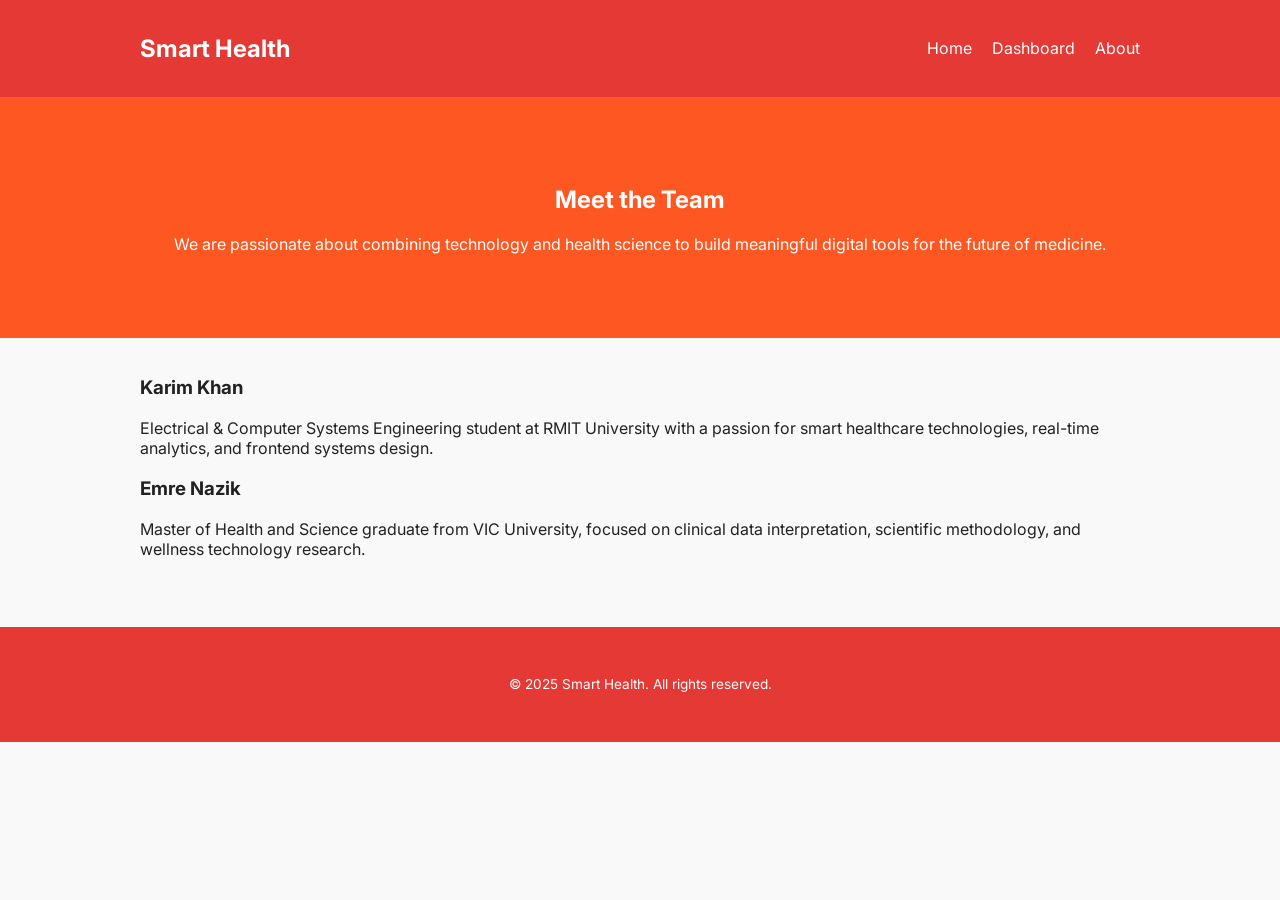
==== about.html @ 750ff026 "Created about section" ====
<!DOCTYPE html>
<html lang="en">
<head>
  <meta charset="UTF-8" />
  <meta name="viewport" content="width=device-width, initial-scale=1.0" />
  <title>About Us | Smart Health</title>
  <link href="https://fonts.googleapis.com/css2?family=Inter:wght@400;600&display=swap" rel="stylesheet">
  <link rel="stylesheet" href="css/style.css" />
</head>
<body>
  <nav>
    <div class="container">
      <h1>Smart Health</h1>
      <ul>
        <li><a href="index.html">Home</a></li>
        <li><a href="index.html#dashboard">Dashboard</a></li>
        <li><a href="about.html" class="active">About</a></li>
      </ul>
    </div>
  </nav>

  <section class="hero alt">
    <div class="container">
      <h2>Meet the Team</h2>
      <p>We are passionate about combining technology and health science to build meaningful digital tools for the future of medicine.</p>
    </div>
  </section>

  <section class="container team-section">
    <div class="team-grid">
      <div class="team-card">
        <h3>Karim Khan</h3>
        <p>Electrical & Computer Systems Engineering student at RMIT University with a passion for smart healthcare technologies, real-time analytics, and frontend systems design.</p>
      </div>
      <div class="team-card">
        <h3>Emre Nazik</h3>
        <p>Master of Health and Science graduate from VIC University, focused on clinical data interpretation, scientific methodology, and wellness technology research.</p>
      </div>
    </div>
  </section>

  <footer>
    <div class="container">
      <p>© 2025 Smart Health. All rights reserved.</p>
    </div>
  </footer>
</body>
</html>
---- css/style.css ----
:root {
  --primary-color: #ff5722;
  --accent-color: #e53935;
  --bg-color: #f9f9f9;
  --text-color: #222;
  --card-bg: #fff;
  --card-shadow: rgba(0, 0, 0, 0.1);
}

body.dark {
  --bg-color: #1a1a1a;
  --text-color: #f1f1f1;
  --card-bg: #2a2a2a;
  --card-shadow: rgba(255, 255, 255, 0.05);
}

body {
  font-family: 'Inter', -apple-system, BlinkMacSystemFont, 'Segoe UI', Roboto, sans-serif;
  background-color: var(--bg-color);
  color: var(--text-color);
  margin: 0;
  padding: 0;
  transition: background-color 0.3s ease, color 0.3s ease;
}

nav {
  background: var(--accent-color);
  color: white;
  padding: 14px 0;
  position: relative;
  z-index: 10;
  transition: background 0.3s ease;
}

nav .container {
  display: flex;
  justify-content: space-between;
  align-items: center;
  padding: 0 20px;
}

nav h1 {
  font-size: 1.5rem;
  color: white;
  transition: color 0.3s ease;
}

nav ul {
  list-style: none;
  display: flex;
  gap: 20px;
  margin: 0;
  padding: 0;
}

nav ul li {
  display: inline;
}

nav ul li a,
nav ul li button {
  color: white !important;
  background: none;
  border: none;
  font-size: 1rem;
  cursor: pointer;
  text-decoration: none;
  transition: color 0.3s ease;
}

nav ul li a:hover,
nav ul li button:hover {
  color: #ffe0b2 !important;
}

.hero {
  background-color: var(--primary-color);
  color: white;
  text-align: center;
  padding: 3rem 1rem;
  margin-top: 0;
  transition: background 0.3s ease;
}

body.dark .hero {
  background-color: #d84315;
  color: #fff3e0;
}

.container {
  max-width: 1000px;
  margin: auto;
  padding: 20px;
}

.chart-grid {
  display: flex;
  gap: 1.5rem;
  flex-wrap: wrap;
  justify-content: center;
}

.chart-card {
  background: var(--card-bg);
  border-radius: 12px;
  box-shadow: 0 2px 6px var(--card-shadow);
  padding: 1rem;
  width: 300px;
  transition: background 0.3s ease, color 0.3s ease;
}

.chart-card h3 {
  margin-top: 0;
}

canvas {
  width: 100%;
  max-width: 100%;
  height: 240px;
  display: block;
  margin: auto;
}

button {
  background-color: var(--primary-color);
  border: none;
  color: white;
  padding: 6px 12px;
  margin-top: 10px;
  font-weight: bold;
  cursor: pointer;
  border-radius: 6px;
  transition: background 0.3s ease;
}

button:hover {
  background-color: var(--accent-color);
}

.alert {
  margin-top: 10px;
  font-weight: bold;
}

footer {
  text-align: center;
  font-size: 0.85rem;
  margin-top: 2rem;
  padding: 1rem;
  background: var(--accent-color);
  color: white;
  transition: background 0.3s ease;
}
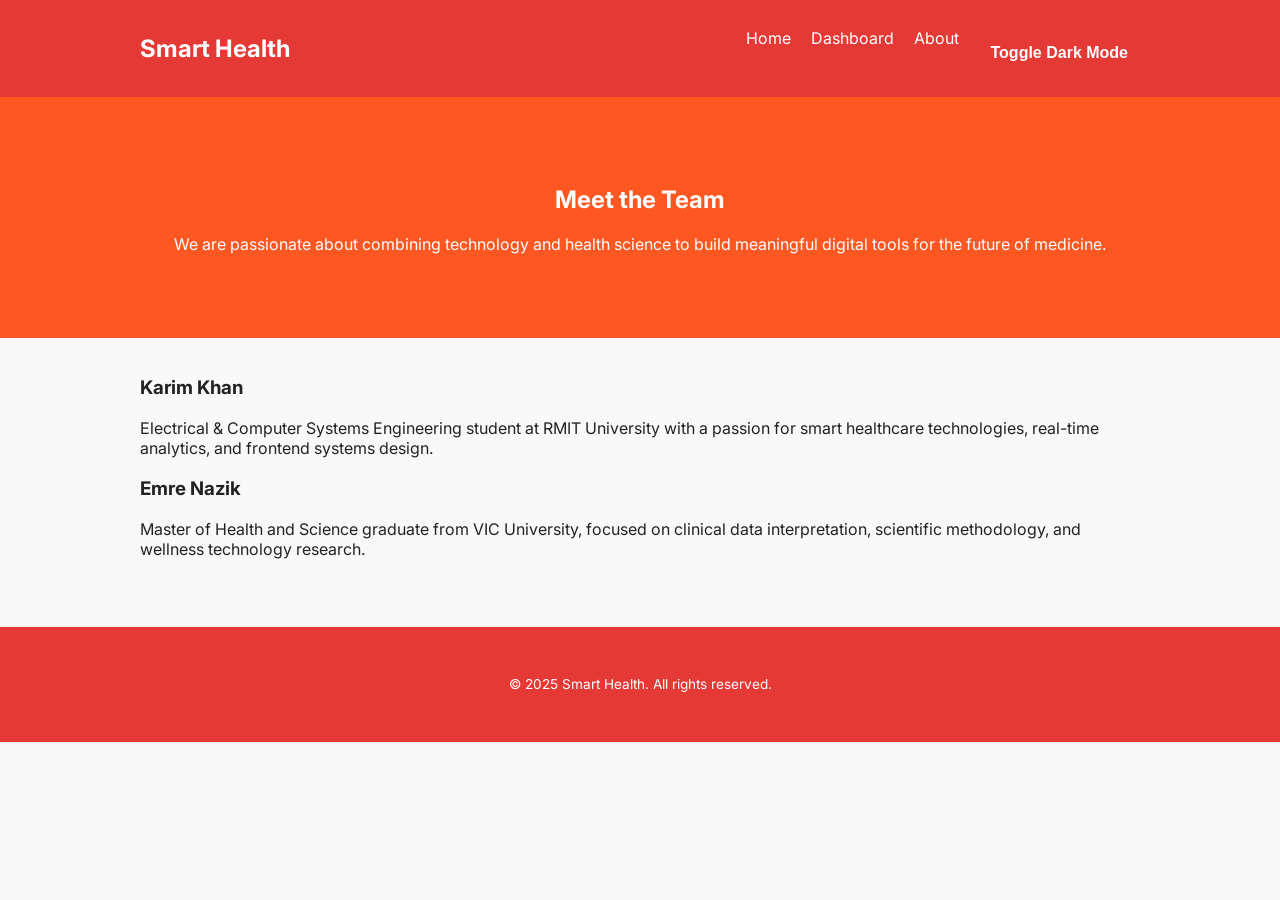
==== commit 71ad1a46: "added dark mode to about section" ====
--- a/about.html
+++ b/about.html
@@ -1,3 +1,4 @@
+
 <!DOCTYPE html>
 <html lang="en">
 <head>
@@ -5,16 +6,17 @@
   <meta name="viewport" content="width=device-width, initial-scale=1.0" />
   <title>About Us | Smart Health</title>
   <link href="https://fonts.googleapis.com/css2?family=Inter:wght@400;600&display=swap" rel="stylesheet">
-  <link rel="stylesheet" href="css/style.css" />
+  <link rel="stylesheet" href="./css/style.css" />
 </head>
 <body>
   <nav>
     <div class="container">
       <h1>Smart Health</h1>
       <ul>
-        <li><a href="index.html">Home</a></li>
-        <li><a href="index.html#dashboard">Dashboard</a></li>
-        <li><a href="about.html" class="active">About</a></li>
+        <li><a href="./index.html">Home</a></li>
+        <li><a href="./index.html#dashboard">Dashboard</a></li>
+        <li><a href="./about.html" class="active">About</a></li>
+        <li><button id="toggleTheme">Toggle Dark Mode</button></li>
       </ul>
     </div>
   </nav>
@@ -44,5 +46,11 @@
       <p>© 2025 Smart Health. All rights reserved.</p>
     </div>
   </footer>
+
+  <script>
+    document.getElementById('toggleTheme').addEventListener('click', () => {
+      document.body.classList.toggle('dark');
+    });
+  </script>
 </body>
 </html>
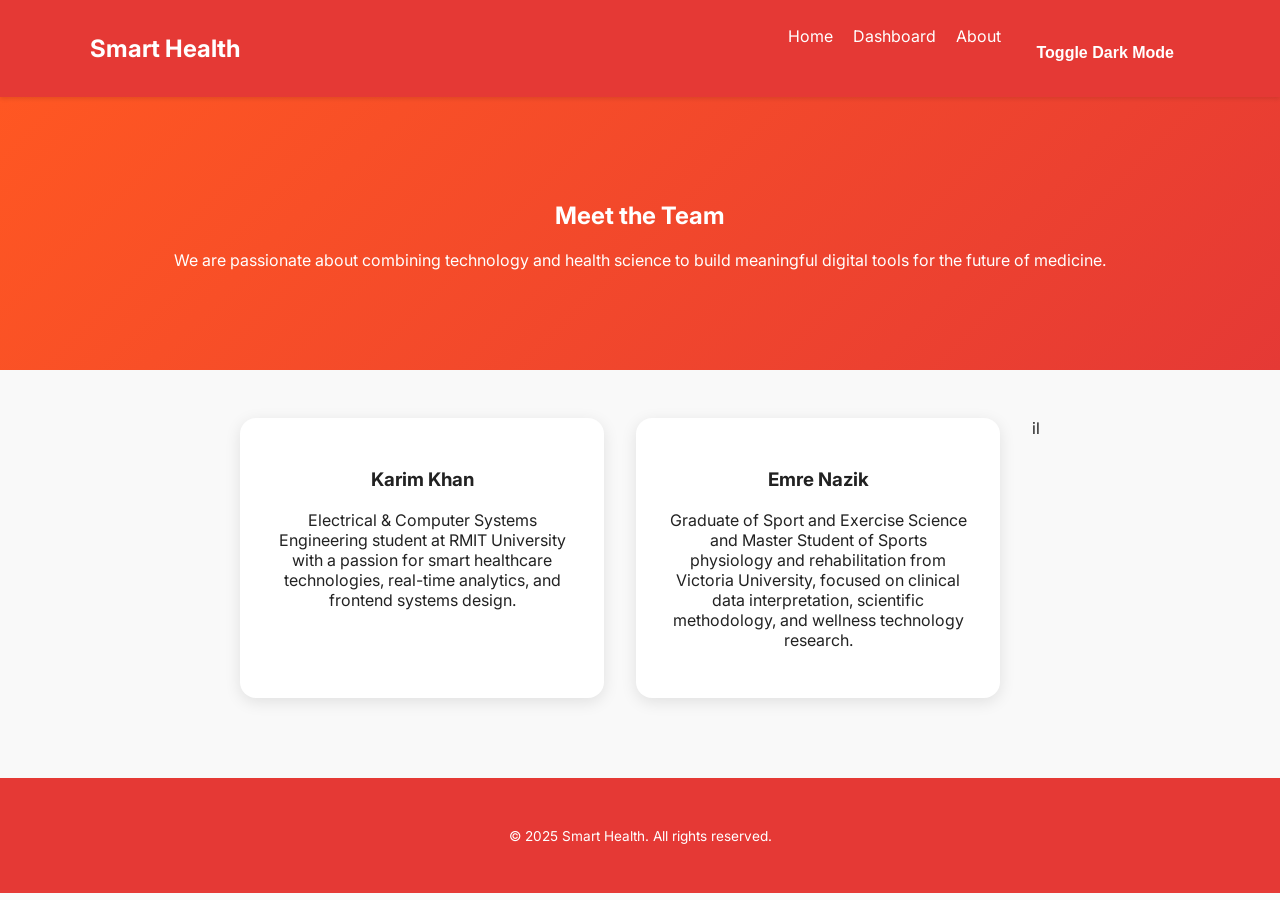
==== commit a90bd2a3: "Updated About section of Emre naziks information" ====
--- a/about.html
+++ b/about.html
@@ -36,8 +36,8 @@
       </div>
       <div class="team-card">
         <h3>Emre Nazik</h3>
-        <p>Master of Health and Science graduate from VIC University, focused on clinical data interpretation, scientific methodology, and wellness technology research.</p>
-      </div>
+        <p>Graduate of Sport and Exercise Science and Master Student of Sports physiology and rehabilitation from Victoria University, focused on clinical data interpretation, scientific methodology, and wellness technology research.</p>
+      </div>il
     </div>
   </section>
 
--- a/css/style.css
+++ b/css/style.css
@@ -21,16 +21,18 @@
   color: var(--text-color);
   margin: 0;
   padding: 0;
-  transition: background-color 0.3s ease, color 0.3s ease;
+  transition: background-color 0.4s ease, color 0.4s ease;
 }
 
 nav {
   background: var(--accent-color);
   color: white;
   padding: 14px 0;
-  position: relative;
-  z-index: 10;
+  position: sticky;
+  top: 0;
+  z-index: 1000;
   transition: background 0.3s ease;
+  box-shadow: 0 2px 4px rgba(0,0,0,0.1);
 }
 
 nav .container {
@@ -43,7 +45,6 @@
 nav h1 {
   font-size: 1.5rem;
   color: white;
-  transition: color 0.3s ease;
 }
 
 nav ul {
@@ -66,52 +67,59 @@
   font-size: 1rem;
   cursor: pointer;
   text-decoration: none;
-  transition: color 0.3s ease;
+  transition: all 0.3s ease;
 }
 
 nav ul li a:hover,
 nav ul li button:hover {
   color: #ffe0b2 !important;
+  transform: scale(1.05);
 }
 
 .hero {
-  background-color: var(--primary-color);
+  background: linear-gradient(135deg, var(--primary-color), var(--accent-color));
   color: white;
   text-align: center;
-  padding: 3rem 1rem;
+  padding: 4rem 1rem;
   margin-top: 0;
   transition: background 0.3s ease;
 }
 
 body.dark .hero {
-  background-color: #d84315;
+  background: linear-gradient(135deg, #bf360c, #c62828);
   color: #fff3e0;
 }
 
 .container {
-  max-width: 1000px;
+  max-width: 1100px;
   margin: auto;
   padding: 20px;
 }
 
 .chart-grid {
   display: flex;
-  gap: 1.5rem;
+  gap: 2rem;
   flex-wrap: wrap;
   justify-content: center;
+  margin-top: 1rem;
 }
 
 .chart-card {
   background: var(--card-bg);
-  border-radius: 12px;
-  box-shadow: 0 2px 6px var(--card-shadow);
-  padding: 1rem;
-  width: 300px;
-  transition: background 0.3s ease, color 0.3s ease;
+  border-radius: 16px;
+  box-shadow: 0 4px 12px var(--card-shadow);
+  padding: 1.5rem;
+  width: 320px;
+  transition: transform 0.3s ease, background 0.3s ease;
+}
+
+.chart-card:hover {
+  transform: scale(1.03);
 }
 
 .chart-card h3 {
   margin-top: 0;
+  font-weight: 600;
 }
 
 canvas {
@@ -126,16 +134,18 @@
   background-color: var(--primary-color);
   border: none;
   color: white;
-  padding: 6px 12px;
+  padding: 8px 16px;
   margin-top: 10px;
-  font-weight: bold;
+  font-weight: 600;
+  font-size: 0.95rem;
   cursor: pointer;
-  border-radius: 6px;
-  transition: background 0.3s ease;
+  border-radius: 9999px;
+  transition: background 0.3s ease, transform 0.2s ease;
 }
 
 button:hover {
   background-color: var(--accent-color);
+  transform: scale(1.05);
 }
 
 .alert {
@@ -152,3 +162,29 @@
   color: white;
   transition: background 0.3s ease;
 }
+
+.team-section {
+  padding-top: 3rem;
+  padding-bottom: 3rem;
+}
+
+.team-grid {
+  display: flex;
+  flex-wrap: wrap;
+  justify-content: center;
+  gap: 2rem;
+}
+
+.team-card {
+  background: var(--card-bg);
+  padding: 2rem;
+  border-radius: 1rem;
+  box-shadow: 0 4px 16px var(--card-shadow);
+  width: 300px;
+  text-align: center;
+  transition: transform 0.3s ease, background 0.3s ease;
+}
+
+.team-card:hover {
+  transform: translateY(-6px);
+}
